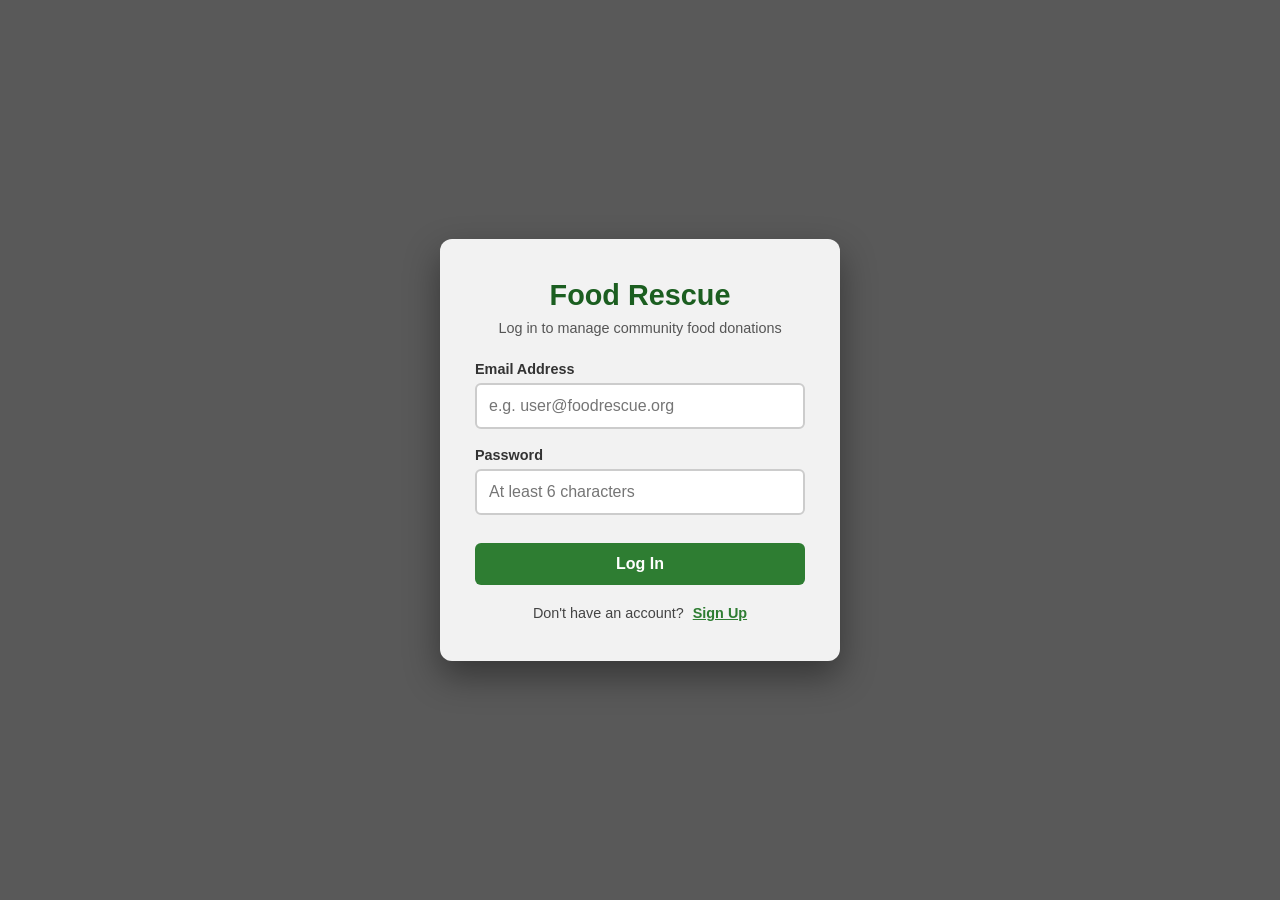
==== index.html @ 4ffab4a6 "Initial commit for ABC  project" ====
<!DOCTYPE html>
<html lang="en">
<head>
  <meta charset="UTF-8">
  <meta name="viewport" content="width=device-width, initial-scale=1.0">
  <title>Login & Sign Up - Community Food Rescue</title>
  
  <style>
    /* Reset & Base Styles */
    * {
      box-sizing: border-box;
      margin: 0;
      padding: 0;
    }

    body, html {
      height: 100%;
      font-family: 'Segoe UI', Tahoma, Geneva, Verdana, sans-serif;
      overflow: hidden;
    }

    /* Fullscreen Video Background Container */
    .video-container {
      position: relative;
      width: 100vw;
      height: 100vh;
      display: flex;
      justify-content: center;
      align-items: center;
    }

    /* Background Video Styling */
    #bgVideo {
      position: absolute;
      top: 50%;
      left: 50%;
      min-width: 100%;
      min-height: 100%;
      width: auto;
      height: auto;
      z-index: 1;
      transform: translate(-50%, -50%);
      object-fit: cover;
    }

    /* Dark Overlay for Contrast */
    .video-overlay {
      position: absolute;
      top: 0;
      left: 0;
      width: 100%;
      height: 100%;
      background: rgba(0, 0, 0, 0.65);
      z-index: 2;
    }

    /* Frosted Glass Auth Card */
    .auth-card {
      position: relative;
      z-index: 3;
      background: rgba(255, 255, 255, 0.92);
      backdrop-filter: blur(10px);
      padding: 40px 35px;
      border-radius: 12px;
      width: 90%;
      max-width: 400px;
      box-shadow: 0 15px 35px rgba(0, 0, 0, 0.4);
    }

    .auth-card h2 {
      color: #1b5e20;
      font-size: 1.8rem;
      margin-bottom: 8px;
      text-align: center;
    }

    .auth-card p {
      color: #555;
      font-size: 0.9rem;
      margin-bottom: 25px;
      text-align: center;
    }

    /* Form Fields */
    .form-group {
      margin-bottom: 18px;
    }

    label {
      display: block;
      font-weight: 600;
      margin-bottom: 6px;
      color: #333;
      font-size: 0.9rem;
    }

    input {
      width: 100%;
      padding: 12px;
      border: 2px solid #ccc;
      border-radius: 6px;
      font-size: 1rem;
      transition: border-color 0.3s ease;
    }

    input:focus {
      outline: none;
      border-color: #2e7d32;
      box-shadow: 0 0 5px rgba(46, 125, 50, 0.3);
    }

    .error-message {
      color: #d32f2f;
      font-size: 0.8rem;
      margin-top: 5px;
      display: none;
    }

    /* Action Buttons */
    .btn {
      width: 100%;
      background-color: #2e7d32;
      color: #ffffff;
      padding: 12px;
      border: none;
      border-radius: 6px;
      cursor: pointer;
      font-size: 1rem;
      font-weight: bold;
      margin-top: 10px;
      transition: background-color 0.3s ease;
    }

    .btn:hover {
      background-color: #1b5e20;
    }

    /* Mode Switch Toggle */
    .auth-toggle {
      margin-top: 20px;
      text-align: center;
      font-size: 0.9rem;
      color: #444;
    }

    .auth-toggle button {
      background: none;
      border: none;
      color: #2e7d32;
      font-weight: bold;
      cursor: pointer;
      text-decoration: underline;
      font-size: 0.9rem;
      margin-left: 5px;
    }
  </style>
</head>
<body>

  <div class="video-container">
    <!-- Background Food Video -->
    <video autoplay muted loop playsinline id="bgVideo">
      <source src="images/bg-video.mp4" type="video/mp4">
      Your browser does not support HTML5 video.
    </video>

    <!-- Dark Overlay Filter -->
    <div class="video-overlay"></div>

    <!-- Login / Sign Up Card -->
    <div class="auth-card">
      <h2 id="modalTitle">Food Rescue</h2>
      <p id="modalSubtitle">Log in to manage community food donations</p>

      <form id="authForm" novalidate>
        <div class="form-group">
          <label for="authEmail">Email Address</label>
          <input type="email" id="authEmail" placeholder="e.g. user@foodrescue.org" required>
          <span class="error-message" id="authEmailError">Please enter a valid email address.</span>
        </div>

        <div class="form-group">
          <label for="authPassword">Password</label>
          <input type="password" id="authPassword" placeholder="At least 6 characters" required>
          <span class="error-message" id="authPasswordError">Password must be at least 6 characters long.</span>
        </div>

        <button type="submit" id="authSubmitBtn" class="btn">Log In</button>
      </form>

      <div class="auth-toggle">
        <span id="toggleText">Don't have an account?</span>
        <button type="button" id="toggleAuthBtn">Sign Up</button>
      </div>
    </div>
  </div>

  <script>
    document.addEventListener('DOMContentLoaded', () => {
      const authForm = document.getElementById('authForm');
      const modalTitle = document.getElementById('modalTitle');
      const modalSubtitle = document.getElementById('modalSubtitle');
      const authSubmitBtn = document.getElementById('authSubmitBtn');
      const toggleAuthBtn = document.getElementById('toggleAuthBtn');
      const toggleText = document.getElementById('toggleText');

      let isSignUpMode = false; // Starts in Login mode

      // Switch between Log In and Sign Up modes
      toggleAuthBtn.addEventListener('click', () => {
        isSignUpMode = !isSignUpMode;

        // Hide error messages when toggling mode
        document.getElementById('authEmailError').style.display = 'none';
        document.getElementById('authPasswordError').style.display = 'none';

        if (isSignUpMode) {
          modalTitle.textContent = "Create Account";
          modalSubtitle.textContent = "Join our food bank rescue network";
          authSubmitBtn.textContent = "Sign Up";
          toggleText.textContent = "Already have an account?";
          toggleAuthBtn.textContent = "Log In";
        } else {
          modalTitle.textContent = "Food Rescue";
          modalSubtitle.textContent = "Log in to manage community food donations";
          authSubmitBtn.textContent = "Log In";
          toggleText.textContent = "Don't have an account?";
          toggleAuthBtn.textContent = "Sign Up";
        }
      });

      // Handle Form Submit
      authForm.addEventListener('submit', (e) => {
        e.preventDefault(); // Prevents page reload

        const email = document.getElementById('authEmail').value.trim();
        const password = document.getElementById('authPassword').value.trim();
        const emailError = document.getElementById('authEmailError');
        const passwordError = document.getElementById('authPasswordError');

        let isValid = true;

        // Email validation
        if (!/^[^\s@]+@[^\s@]+\.[^\s@]+$/.test(email)) {
          emailError.style.display = 'block';
          isValid = false;
        } else {
          emailError.style.display = 'none';
        }

        // Password validation
        if (password.length < 6) {
          passwordError.style.display = 'block';
          isValid = false;
        } else {
          passwordError.style.display = 'none';
        }

        if (!isValid) return;

        // Retrieve registered users from LocalStorage
        const users = JSON.parse(localStorage.getItem('registeredUsers') || '[]');

        if (isSignUpMode) {
          // --- SIGN UP LOGIC ---
          const existingUser = users.find(u => u.email.toLowerCase() === email.toLowerCase());

          if (existingUser) {
            alert('An account with this email already exists. Please log in.');
            return;
          }

          users.push({ email, password });
          localStorage.setItem('registeredUsers', JSON.stringify(users));
          localStorage.setItem('currentUser', email);

          alert('Account created successfully! Welcome to Food Rescue.');
          window.location.href = 'index.html'; // Redirect to home page

        } else {
          // --- LOG IN LOGIC ---
          const userMatch = users.find(
            u => u.email.toLowerCase() === email.toLowerCase() && u.password === password
          );

          if (userMatch) {
            localStorage.setItem('currentUser', email);
            alert('Logged in successfully!');
            window.location.href = 'index.html'; // Redirect to home page
          } else {
            alert('Incorrect email or password. Please try again or click "Sign Up" first.');
          }
        }
      });
    });
  </script>
</body>
</html>
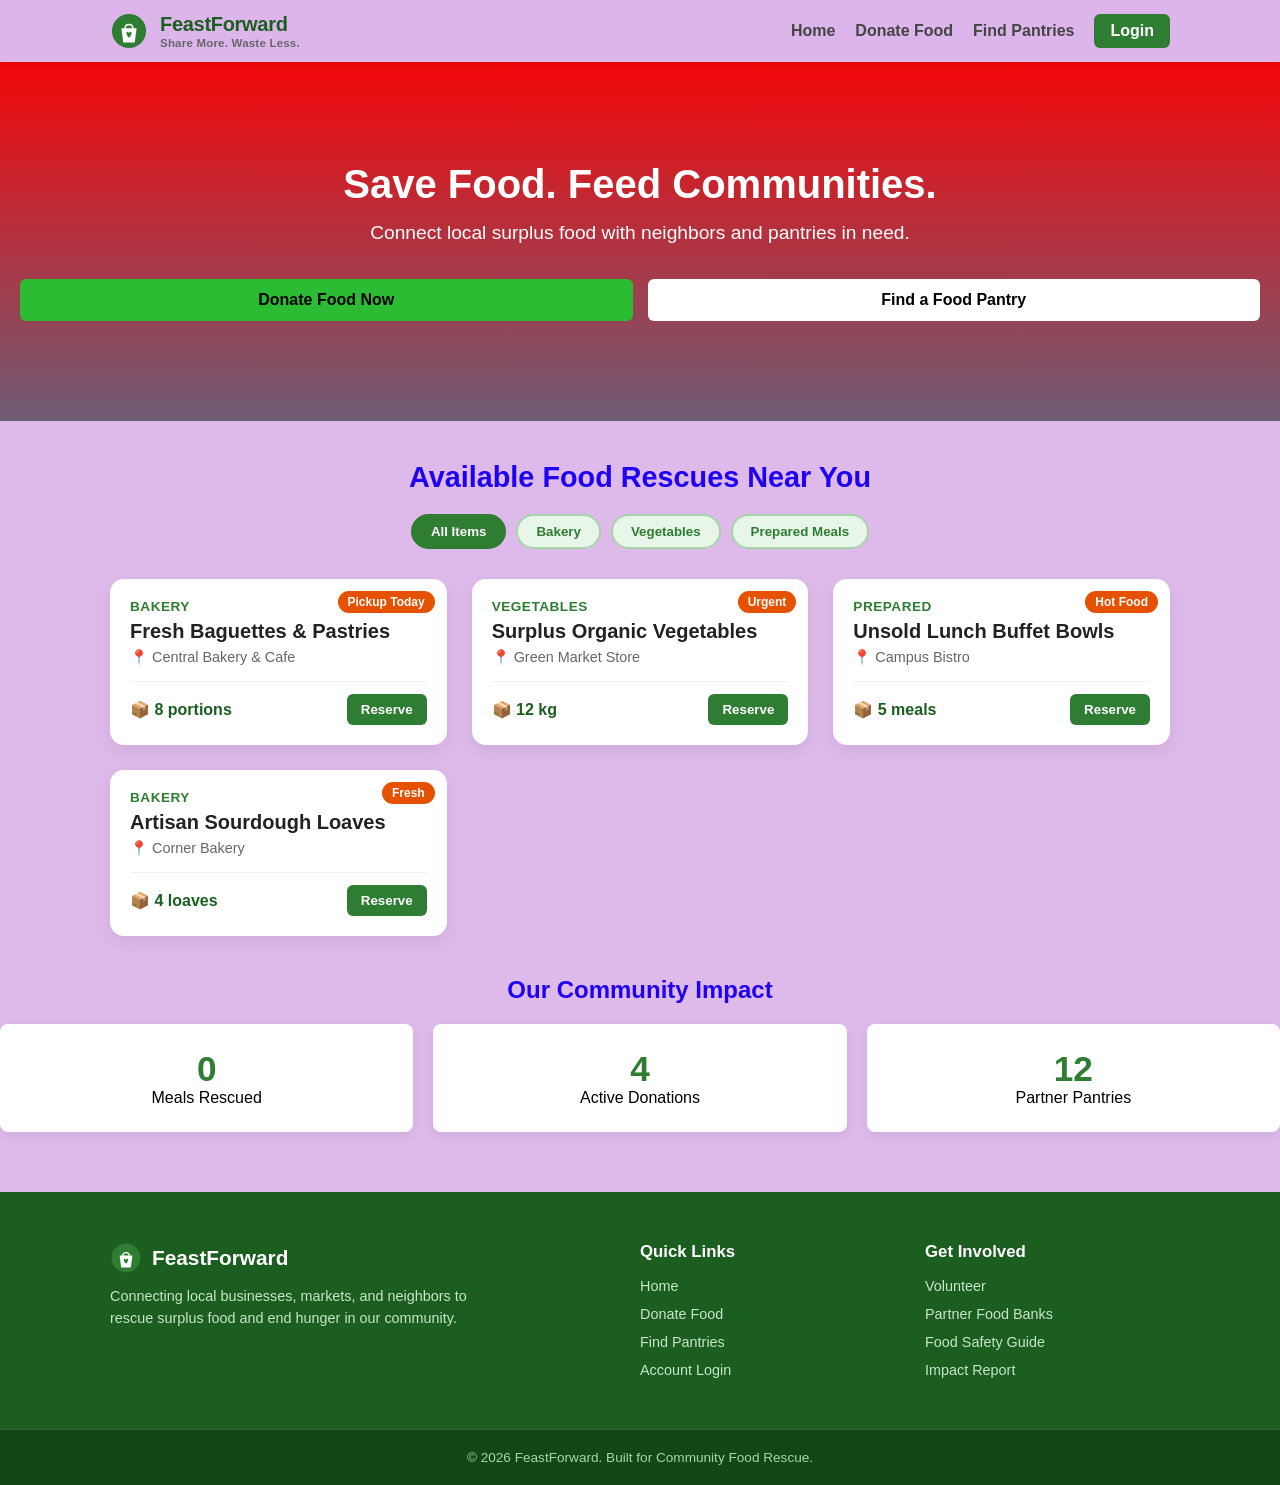
==== commit 849855ea: "Initial commit - FeastForward Community Food Rescue application" ====
--- a/index.html
+++ b/index.html
@@ -3,296 +3,155 @@
 <head>
   <meta charset="UTF-8">
   <meta name="viewport" content="width=device-width, initial-scale=1.0">
-  <title>Login & Sign Up - Community Food Rescue</title>
-  
-  <style>
-    /* Reset & Base Styles */
-    * {
-      box-sizing: border-box;
-      margin: 0;
-      padding: 0;
-    }
-
-    body, html {
-      height: 100%;
-      font-family: 'Segoe UI', Tahoma, Geneva, Verdana, sans-serif;
-      overflow: hidden;
-    }
-
-    /* Fullscreen Video Background Container */
-    .video-container {
-      position: relative;
-      width: 100vw;
-      height: 100vh;
-      display: flex;
-      justify-content: center;
-      align-items: center;
-    }
-
-    /* Background Video Styling */
-    #bgVideo {
-      position: absolute;
-      top: 50%;
-      left: 50%;
-      min-width: 100%;
-      min-height: 100%;
-      width: auto;
-      height: auto;
-      z-index: 1;
-      transform: translate(-50%, -50%);
-      object-fit: cover;
-    }
-
-    /* Dark Overlay for Contrast */
-    .video-overlay {
-      position: absolute;
-      top: 0;
-      left: 0;
-      width: 100%;
-      height: 100%;
-      background: rgba(0, 0, 0, 0.65);
-      z-index: 2;
-    }
-
-    /* Frosted Glass Auth Card */
-    .auth-card {
-      position: relative;
-      z-index: 3;
-      background: rgba(255, 255, 255, 0.92);
-      backdrop-filter: blur(10px);
-      padding: 40px 35px;
-      border-radius: 12px;
-      width: 90%;
-      max-width: 400px;
-      box-shadow: 0 15px 35px rgba(0, 0, 0, 0.4);
-    }
-
-    .auth-card h2 {
-      color: #1b5e20;
-      font-size: 1.8rem;
-      margin-bottom: 8px;
-      text-align: center;
-    }
-
-    .auth-card p {
-      color: #555;
-      font-size: 0.9rem;
-      margin-bottom: 25px;
-      text-align: center;
-    }
-
-    /* Form Fields */
-    .form-group {
-      margin-bottom: 18px;
-    }
-
-    label {
-      display: block;
-      font-weight: 600;
-      margin-bottom: 6px;
-      color: #333;
-      font-size: 0.9rem;
-    }
-
-    input {
-      width: 100%;
-      padding: 12px;
-      border: 2px solid #ccc;
-      border-radius: 6px;
-      font-size: 1rem;
-      transition: border-color 0.3s ease;
-    }
-
-    input:focus {
-      outline: none;
-      border-color: #2e7d32;
-      box-shadow: 0 0 5px rgba(46, 125, 50, 0.3);
-    }
-
-    .error-message {
-      color: #d32f2f;
-      font-size: 0.8rem;
-      margin-top: 5px;
-      display: none;
-    }
-
-    /* Action Buttons */
-    .btn {
-      width: 100%;
-      background-color: #2e7d32;
-      color: #ffffff;
-      padding: 12px;
-      border: none;
-      border-radius: 6px;
-      cursor: pointer;
-      font-size: 1rem;
-      font-weight: bold;
-      margin-top: 10px;
-      transition: background-color 0.3s ease;
-    }
-
-    .btn:hover {
-      background-color: #1b5e20;
-    }
-
-    /* Mode Switch Toggle */
-    .auth-toggle {
-      margin-top: 20px;
-      text-align: center;
-      font-size: 0.9rem;
-      color: #444;
-    }
-
-    .auth-toggle button {
-      background: none;
-      border: none;
-      color: #2e7d32;
-      font-weight: bold;
-      cursor: pointer;
-      text-decoration: underline;
-      font-size: 0.9rem;
-      margin-left: 5px;
-    }
-  </style>
+  <title>FeastForward | Community Food Rescue & Surplus Sharing</title>
+  <link rel="stylesheet" href="style.css">
 </head>
 <body>
 
-  <div class="video-container">
-    <!-- Background Food Video -->
-    <video autoplay muted loop playsinline id="bgVideo">
-      <source src="images/bg-video.mp4" type="video/mp4">
-      Your browser does not support HTML5 video.
-    </video>
+  <!-- Navigation Bar -->
+  <header class="navbar">
+    <div class="nav-container">
+      
+      <a href="index.html" class="nav-logo">
+        <svg class="logo-icon-sm" viewBox="0 0 200 200" width="38" height="38">
+          <circle cx="100" cy="100" r="90" fill="#2e7d32" />
+          <path d="M60 85 L140 85 L130 160 L70 160 Z" fill="#ffffff" />
+          <path d="M80 85 C80 60, 120 60, 120 85" fill="none" stroke="#ffffff" stroke-width="8" stroke-linecap="round" />
+          <path d="M100 110 C90 95, 75 110, 100 135 C125 110, 110 95, 100 110 Z" fill="#2e7d32" />
+        </svg>
+        <div class="logo-text">
+          <span class="brand-name">FeastForward</span>
+          <span class="brand-tagline">Share More. Waste Less.</span>
+        </div>
+      </a>
 
-    <!-- Dark Overlay Filter -->
-    <div class="video-overlay"></div>
+      <nav class="nav-links">
+        <a href="index.html">Home</a>
+        <a href="donate.html">Donate Food</a>
+        <a href="pantries.html">Find Pantries</a>
 
-    <!-- Login / Sign Up Card -->
-    <div class="auth-card">
-      <h2 id="modalTitle">Food Rescue</h2>
-      <p id="modalSubtitle">Log in to manage community food donations</p>
+        <!-- Logged Out Button -->
+        <a href="login.html" id="navAuthBtn" class="btn-nav">Login</a>
 
-      <form id="authForm" novalidate>
-        <div class="form-group">
-          <label for="authEmail">Email Address</label>
-          <input type="email" id="authEmail" placeholder="e.g. user@foodrescue.org" required>
-          <span class="error-message" id="authEmailError">Please enter a valid email address.</span>
+        <!-- Logged In Profile Menu -->
+        <div id="userProfileMenu" class="user-profile-menu hidden">
+          <button id="profileDropdownBtn" class="profile-btn" type="button">
+            <div class="avatar-circle" id="userAvatar">U</div>
+            <span id="userName">User</span>
+            <span class="dropdown-arrow">▼</span>
+          </button>
+          <div id="profileDropdown" class="dropdown-content hidden">
+            <div class="dropdown-header">
+              <strong id="dropdownName">User Name</strong>
+              <small id="dropdownEmail">user@example.com</small>
+            </div>
+            <hr>
+            <a href="donate.html" class="dropdown-item">My Donations</a>
+            <button id="logoutBtn" class="dropdown-item logout-link" type="button">Log Out</button>
+          </div>
         </div>
+      </nav>
 
-        <div class="form-group">
-          <label for="authPassword">Password</label>
-          <input type="password" id="authPassword" placeholder="At least 6 characters" required>
-          <span class="error-message" id="authPasswordError">Password must be at least 6 characters long.</span>
-        </div>
+    </div>
+  </header>
 
-        <button type="submit" id="authSubmitBtn" class="btn">Log In</button>
-      </form>
-
-      <div class="auth-toggle">
-        <span id="toggleText">Don't have an account?</span>
-        <button type="button" id="toggleAuthBtn">Sign Up</button>
+  <!-- Hero Section -->
+  <section class="hero">
+    <div class="hero-content">
+      <h1>Save Food. Feed Communities.</h1>
+      <p>Connect local surplus food with neighbors and pantries in need.</p>
+      <div class="hero-buttons">
+        <a href="donate.html" class="btn btn-primary">Donate Food Now</a>
+        <a href="pantries.html" class="btn btn-secondary">Find a Food Pantry</a>
       </div>
     </div>
-  </div>
+  </section>
 
-  <script>
-    document.addEventListener('DOMContentLoaded', () => {
-      const authForm = document.getElementById('authForm');
-      const modalTitle = document.getElementById('modalTitle');
-      const modalSubtitle = document.getElementById('modalSubtitle');
-      const authSubmitBtn = document.getElementById('authSubmitBtn');
-      const toggleAuthBtn = document.getElementById('toggleAuthBtn');
-      const toggleText = document.getElementById('toggleText');
+  <!-- Food Listings Section -->
+  <section class="listing-section">
+    <h2 class="section-title">Available Food Rescues Near You</h2>
 
-      let isSignUpMode = false; // Starts in Login mode
+    <!-- Interactive Category Filter -->
+    <div class="filter-container">
+      <button class="filter-btn active" data-filter="all">All Items</button>
+      <button class="filter-btn" data-filter="Bakery">Bakery</button>
+      <button class="filter-btn" data-filter="Vegetables">Vegetables</button>
+      <button class="filter-btn" data-filter="Prepared">Prepared Meals</button>
+    </div>
 
-      // Switch between Log In and Sign Up modes
-      toggleAuthBtn.addEventListener('click', () => {
-        isSignUpMode = !isSignUpMode;
+    <!-- Cards Container -->
+    <div class="cards-grid" id="foodCardsContainer">
+      <!-- Items will be populated dynamically via JavaScript -->
+    </div>
+  </section>
 
-        // Hide error messages when toggling mode
-        document.getElementById('authEmailError').style.display = 'none';
-        document.getElementById('authPasswordError').style.display = 'none';
+  <!-- Impact Tracker Section -->
+  <section class="impact-section">
+    <h2 style="text-align: center; color: #1f00f2;">Our Community Impact</h2>
+    <div class="stats-grid">
+      <div class="stat-card">
+        <h3 id="totalMeals">0</h3>
+        <p>Meals Rescued</p>
+      </div>
+      <div class="stat-card">
+        <h3 id="totalDonations">0</h3>
+        <p>Active Donations</p>
+      </div>
+      <div class="stat-card">
+        <h3>12</h3>
+        <p>Partner Pantries</p>
+      </div>
+    </div>
+  </section>
 
-        if (isSignUpMode) {
-          modalTitle.textContent = "Create Account";
-          modalSubtitle.textContent = "Join our food bank rescue network";
-          authSubmitBtn.textContent = "Sign Up";
-          toggleText.textContent = "Already have an account?";
-          toggleAuthBtn.textContent = "Log In";
-        } else {
-          modalTitle.textContent = "Food Rescue";
-          modalSubtitle.textContent = "Log in to manage community food donations";
-          authSubmitBtn.textContent = "Log In";
-          toggleText.textContent = "Don't have an account?";
-          toggleAuthBtn.textContent = "Sign Up";
-        }
-      });
+  <!-- Site Footer -->
+  <footer class="site-footer">
+    <div class="footer-container">
+      
+      <!-- Brand Info Column -->
+      <div class="footer-brand">
+        <div class="footer-logo">
+          <svg class="logo-icon-sm" viewBox="0 0 200 200" width="32" height="32">
+            <circle cx="100" cy="100" r="90" fill="#2e7d32" />
+            <path d="M60 85 L140 85 L130 160 L70 160 Z" fill="#ffffff" />
+            <path d="M80 85 C80 60, 120 60, 120 85" fill="none" stroke="#ffffff" stroke-width="8" stroke-linecap="round" />
+            <path d="M100 110 C90 95, 75 110, 100 135 C125 110, 110 95, 100 110 Z" fill="#2e7d32" />
+          </svg>
+          <span class="footer-brand-name">FeastForward</span>
+        </div>
+        <p class="footer-desc">Connecting local businesses, markets, and neighbors to rescue surplus food and end hunger in our community.</p>
+      </div>
 
-      // Handle Form Submit
-      authForm.addEventListener('submit', (e) => {
-        e.preventDefault(); // Prevents page reload
+      <!-- Quick Links Column -->
+      <div class="footer-col">
+        <h4>Quick Links</h4>
+        <ul>
+          <li><a href="index.html">Home</a></li>
+          <li><a href="donate.html">Donate Food</a></li>
+          <li><a href="pantries.html">Find Pantries</a></li>
+          <li><a href="login.html">Account Login</a></li>
+        </ul>
+      </div>
 
-        const email = document.getElementById('authEmail').value.trim();
-        const password = document.getElementById('authPassword').value.trim();
-        const emailError = document.getElementById('authEmailError');
-        const passwordError = document.getElementById('authPasswordError');
+      <!-- Community & Impact Column -->
+      <div class="footer-col">
+        <h4>Get Involved</h4>
+        <ul>
+          <li><a href="#">Volunteer</a></li>
+          <li><a href="#">Partner Food Banks</a></li>
+          <li><a href="#">Food Safety Guide</a></li>
+          <li><a href="#">Impact Report</a></li>
+        </ul>
+      </div>
 
-        let isValid = true;
+    </div>
 
-        // Email validation
-        if (!/^[^\s@]+@[^\s@]+\.[^\s@]+$/.test(email)) {
-          emailError.style.display = 'block';
-          isValid = false;
-        } else {
-          emailError.style.display = 'none';
-        }
+    <!-- Bottom Copyright Bar -->
+    <div class="footer-bottom">
+      <p>&copy; 2026 FeastForward. Built for Community Food Rescue.</p>
+    </div>
+  </footer>
 
-        // Password validation
-        if (password.length < 6) {
-          passwordError.style.display = 'block';
-          isValid = false;
-        } else {
-          passwordError.style.display = 'none';
-        }
-
-        if (!isValid) return;
-
-        // Retrieve registered users from LocalStorage
-        const users = JSON.parse(localStorage.getItem('registeredUsers') || '[]');
-
-        if (isSignUpMode) {
-          // --- SIGN UP LOGIC ---
-          const existingUser = users.find(u => u.email.toLowerCase() === email.toLowerCase());
-
-          if (existingUser) {
-            alert('An account with this email already exists. Please log in.');
-            return;
-          }
-
-          users.push({ email, password });
-          localStorage.setItem('registeredUsers', JSON.stringify(users));
-          localStorage.setItem('currentUser', email);
-
-          alert('Account created successfully! Welcome to Food Rescue.');
-          window.location.href = 'index.html'; // Redirect to home page
-
-        } else {
-          // --- LOG IN LOGIC ---
-          const userMatch = users.find(
-            u => u.email.toLowerCase() === email.toLowerCase() && u.password === password
-          );
-
-          if (userMatch) {
-            localStorage.setItem('currentUser', email);
-            alert('Logged in successfully!');
-            window.location.href = 'index.html'; // Redirect to home page
-          } else {
-            alert('Incorrect email or password. Please try again or click "Sign Up" first.');
-          }
-        }
-      });
-    });
-  </script>
+  <script src="script.js"></script>
 </body>
 </html>
--- a/style.css
+++ b/style.css
@@ -0,0 +1,715 @@
+/* Fix wrapper dimensions for login field layout */
+.password-wrapper {
+  position: relative;
+  width: 100%;
+}
+
+.password-wrapper input {
+  padding-right: 40px !important;
+}
+
+.toggle-password-btn {
+  position: absolute;
+  right: 12px;
+  top: 50%;
+  transform: translateY(-50%);
+  background: none;
+  border: none;
+  cursor: pointer;
+  font-size: 1.1rem;
+  z-index: 5;
+}
+    .remember-me-group {
+      display: flex;
+      align-items: center;
+      gap: 8px;
+      margin: 12px 0 18px 0;
+    }
+    .remember-me-group input[type="checkbox"] {
+      width: 16px;
+      height: 16px;
+      cursor: pointer;
+    }
+    .remember-me-group label {
+      font-size: 14px;
+      cursor: pointer;
+      color: #f70202; /* Adjust according to your dark card styling */
+    }
+  
+
+
+
+/* Reset & Base Styles */
+* {
+  box-sizing: border-box;
+  margin: 0;
+  padding: 0;
+}
+
+/* Reset & Base Styles */
+* {
+  box-sizing: border-box;
+  margin: 0;
+  padding: 0;
+}
+
+body, html {
+  background-color: #dcb5eab5;
+  min-height: 100%;
+  font-family: 'Segoe UI', Tahoma, Geneva, Verdana, sans-serif;
+  overflow-x: hidden; /* Prevents unwanted horizontal scrolling */
+  overflow-y: auto;   /* Allows vertical scrolling on all pages */
+}
+
+/* Fullscreen Video Background Container */
+.video-container {
+  position: relative;
+  width: 100vw;
+  height: 100vh;
+  display: flex;
+  justify-content: center;
+  align-items: center;
+}
+
+/* Background Video Styling */
+#bgVideo {
+  position: absolute;
+  top: 50%;
+  left: 50%;
+  min-width: 100%;
+  min-height: 100%;
+  width: auto;
+  height: auto;
+  z-index: 1;
+  transform: translate(-50%, -50%);
+  object-fit: cover;
+}
+
+/* Dark Overlay for Contrast */
+.video-overlay {
+  position: absolute;
+  top: 0;
+  left: 0;
+  width: 100%;
+  height: 100%;
+  background: rgba(0, 0, 0, 0.65);
+  z-index: 2;
+}
+
+/* Frosted Glass Auth Card */
+.auth-card {
+  position: relative;
+  z-index: 3;
+  background: rgba(255, 255, 255, 0.92);
+  backdrop-filter: blur(10px);
+  padding: 40px 35px;
+  border-radius: 12px;
+  width: 90%;
+  max-width: 400px;
+  box-shadow: 0 15px 35px rgba(0, 0, 0, 0.4);
+}
+
+.card-header {
+  display: flex;
+  flex-direction: column;
+  align-items: center;
+  margin-bottom: 20px;
+}
+
+/* Embedded SVG Logo Styling */
+.logo-icon {
+  width: 50px;
+  height: 50px;
+  margin-bottom: 10px;
+}
+
+.auth-card h2 {
+  color: #1b5e20;
+  font-size: 1.8rem;
+  margin-bottom: 4px;
+  text-align: center;
+}
+
+.auth-card p {
+  color: #555;
+  font-size: 0.9rem;
+  text-align: center;
+}
+
+/* Form Fields */
+.form-group {
+  margin-bottom: 18px;
+}
+
+label {
+  display: block;
+  font-weight: 600;
+  margin-bottom: 6px;
+  color: #333;
+  font-size: 0.9rem;
+}
+
+input {
+  width: 100%;
+  padding: 12px;
+  border: 2px solid #ccc;
+  border-radius: 6px;
+  font-size: 1rem;
+  transition: border-color 0.3s ease;
+}
+
+input:focus {
+  outline: none;
+  border-color: #2e7d32;
+  box-shadow: 0 0 5px rgba(46, 125, 50, 0.3);
+}
+
+.error-message {
+  color: #d32f2f;
+  font-size: 0.8rem;
+  margin-top: 5px;
+  display: none;
+}
+
+/* Action Buttons */
+.btn {
+  width: 100%;
+  background-color: #2e7d32;
+  color: #ffffff;
+  padding: 12px;
+  border: none;
+  border-radius: 6px;
+  cursor: pointer;
+  font-size: 1rem;
+  font-weight: bold;
+  margin-top: 10px;
+  transition: background-color 0.3s ease;
+}
+
+.btn:hover {
+  background-color: #63e8e9;
+}
+
+/* Mode Switch Toggle */
+.auth-toggle {
+  margin-top: 20px;
+  text-align: center;
+  font-size: 0.9rem;
+  color: #444;
+}
+
+.auth-toggle button {
+  background: none;
+  border: none;
+  color: #2e7d32;
+  font-weight: bold;
+  cursor: pointer;
+  text-decoration: underline;
+  font-size: 0.9rem;
+  margin-left: 5px;
+}
+
+
+/* Navbar Styling */
+.navbar {
+ background-color: #dcb5eab5;
+  box-shadow: 0 2px 10px rgba(0, 0, 0, 0.1);
+  position: sticky;
+  top: 0;
+  z-index: 100;
+}
+
+.nav-container {
+  max-width: 1100px;
+  margin: 0 auto;
+  padding: 12px 20px;
+  display: flex;
+  justify-content: space-between;
+  align-items: center;
+}
+
+.nav-logo {
+  display: flex;
+  align-items: center;
+  gap: 10px;
+  text-decoration: none;
+  color: #1b5e20;
+  font-size: 1.3rem;
+  font-weight: bold;
+}
+
+.nav-links {
+  display: flex;
+  align-items: center;
+  gap: 20px;
+}
+
+.nav-links a {
+  text-decoration: none;
+  color: #444;
+  font-weight: 600;
+  transition: color 0.2s;
+}
+
+.nav-links a:hover, .nav-links a.active {
+  color: #2e7d32;
+}
+
+.btn-nav {
+  background-color: #2e7d32;
+  color: #fff !important;
+  padding: 8px 16px;
+  border-radius: 6px;
+}
+
+/* Hero & General Pages */
+.hero {
+  background: linear-gradient(rgb(245 0 0 / 96%), rgba(0,0,0,0.5)), url('food.mp4');
+  background-size: cover;
+  color: white;
+  padding: 100px 20px;
+  text-align: center;
+}
+
+.hero h1 { font-size: 2.5rem; margin-bottom: 15px; }
+.hero p { font-size: 1.2rem; margin-bottom: 25px; }
+
+.hero-buttons {
+  display: flex;
+  justify-content: center;
+  gap: 15px;
+}
+
+.btn-primary {
+  background-color: #2cbc33; 
+  color: #000000;
+  padding: 12px 24px;
+  text-decoration: none;
+  border-radius: 6px;
+  font-weight: bold;
+ }
+
+.btn-secondary { 
+  background-color: #ffffff; 
+  color: #000000; 
+  padding: 12px 24px; 
+  text-decoration: none; 
+  border-radius: 6px; 
+  font-weight: bold; }
+
+.page-container {
+  max-width: 1000px;
+  margin: 40px auto;
+  padding: 0 20px;
+}
+
+.pantry-grid, .stats-grid {
+  display: grid;
+  grid-template-columns: repeat(auto-fit, minmax(280px, 1fr));
+  gap: 20px;
+  margin-top: 20px;
+}
+
+.pantry-card, .stat-card, .form-card {
+  background: #ffffff;
+  padding: 25px;
+  border-radius: 8px;
+  box-shadow: 0 4px 12px rgba(0,0,0,0.08);
+}
+
+.stat-card { text-align: center; }
+.stat-card h3 { font-size: 2.2rem; color: #2e7d32; }
+
+
+
+/* Specific layout for login page container */
+.video-container {
+  position: relative;
+  width: 100%;
+  min-height: 100vh;
+  display: flex;
+  justify-content: center;
+  align-items: center;
+  overflow: hidden; /* Contains video overflow strictly within this section */
+}
+
+#bgVideo {
+  position: absolute;
+  top: 50%;
+  left: 50%;
+  min-width: 100%;
+  min-height: 100%;
+  transform: translate(-50%, -50%);
+  object-fit: cover;
+  z-index: -1;
+}
+
+
+
+/* Modern Olio / Too Good To Go Style Grid */
+.listing-section {
+  max-width: 1100px;
+  margin: 40px auto;
+  padding: 0 20px;
+}
+
+.section-title {
+  font-size: 1.8rem;
+  color: #1f00f2;
+  margin-bottom: 20px;
+  text-align: center;
+}
+
+/* Category Filter Pills */
+.filter-container {
+  display: flex;
+  justify-content: center;
+  gap: 10px;
+  margin-bottom: 30px;
+  flex-wrap: wrap;
+}
+
+.filter-btn {
+  background-color: #e8f5e9;
+  color: #2e7d32;
+  border: 2px solid #a5d6a7;
+  padding: 8px 18px;
+  border-radius: 20px;
+  font-weight: 600;
+  cursor: pointer;
+  transition: all 0.2s ease;
+}
+
+.filter-btn:hover, .filter-btn.active {
+  background-color: #2e7d32;
+  color: #ffffff;
+  border-color: #2e7d32;
+}
+
+/* Food Cards Grid */
+.cards-grid {
+  display: grid;
+  grid-template-columns: repeat(auto-fill, minmax(280px, 1fr));
+  gap: 25px;
+}
+
+/* Interactive Food Card */
+.food-card {
+  background: #ffffff;
+  border-radius: 14px;
+  overflow: hidden;
+  box-shadow: 0 6px 18px rgba(0,0,0,0.08);
+  transition: transform 0.2s ease, box-shadow 0.2s ease;
+  position: relative;
+  display: flex;
+  flex-direction: column;
+}
+
+.food-card:hover {
+  transform: translateY(-5px);
+  box-shadow: 0 12px 24px rgba(0,0,0,0.15);
+}
+
+.card-badge {
+  position: absolute;
+  top: 12px;
+  right: 12px;
+  background-color: #e65100;
+  color: white;
+  padding: 4px 10px;
+  border-radius: 12px;
+  font-size: 0.75rem;
+  font-weight: bold;
+}
+
+.card-body {
+  padding: 20px;
+  display: flex;
+  flex-direction: column;
+  flex-grow: 1;
+}
+
+.card-category {
+  color: #2e7d32;
+  font-size: 0.85rem;
+  font-weight: bold;
+  text-transform: uppercase;
+  letter-spacing: 0.5px;
+}
+
+.card-title {
+  font-size: 1.25rem;
+  color: #222;
+  margin: 6px 0;
+}
+
+.card-location {
+  color: #666;
+  font-size: 0.9rem;
+  margin-bottom: 15px;
+}
+
+.card-footer {
+  margin-top: auto;
+  display: flex;
+  justify-content: space-between;
+  align-items: center;
+  border-top: 1px solid #f0f0f0;
+  padding-top: 12px;
+}
+
+.card-qty {
+  font-weight: bold;
+  color: #1b5e20;
+}
+
+.claim-btn {
+  background-color: #2e7d32;
+  color: white;
+  border: none;
+  padding: 8px 14px;
+  border-radius: 6px;
+  font-weight: bold;
+  cursor: pointer;
+  transition: background 0.2s;
+}
+
+.claim-btn:hover {
+  background-color: #1b5e20;
+}
+
+
+/* Logo & Tagline Flex Layout */
+.nav-logo {
+  display: flex;
+  align-items: center;
+  gap: 12px;
+  text-decoration: none;
+}
+
+.logo-text {
+  display: flex;
+  flex-direction: column;
+}
+
+.brand-name {
+  color: #1b5e20;
+  font-size: 1.25rem;
+  font-weight: 800;
+  line-height: 1.1;
+  letter-spacing: -0.3px;
+}
+
+.brand-tagline {
+  color: #666666;
+  font-size: 0.72rem;
+  font-weight: 600;
+  margin-top: 2px;
+  letter-spacing: 0.2px;
+}
+
+/* Site Footer Styling */
+.site-footer {
+  background-color: #1b5e20;
+  color: #e8f5e9;
+  padding-top: 50px;
+  margin-top: 60px;
+}
+
+.footer-container {
+  max-width: 1100px;
+  margin: 0 auto;
+  padding: 0 20px 40px 20px;
+  display: grid;
+  grid-template-columns: 2fr 1fr 1fr;
+  gap: 40px;
+}
+
+/* Brand Section */
+.footer-logo {
+  display: flex;
+  align-items: center;
+  gap: 10px;
+  margin-bottom: 12px;
+}
+
+.footer-brand-name {
+  font-size: 1.3rem;
+  font-weight: 800;
+  color: #ffffff;
+}
+
+.footer-desc {
+  font-size: 0.9rem;
+  color: #c8e6c9;
+  line-height: 1.5;
+  max-width: 360px;
+}
+
+/* Footer Columns */
+.footer-col h4 {
+  color: #ffffff;
+  font-size: 1.05rem;
+  margin-bottom: 15px;
+}
+
+.footer-col ul {
+  list-style: none;
+  padding: 0;
+}
+
+.footer-col li {
+  margin-bottom: 10px;
+}
+
+.footer-col a {
+  color: #c8e6c9;
+  text-decoration: none;
+  font-size: 0.9rem;
+  transition: color 0.2s ease;
+}
+
+.footer-col a:hover {
+  color: #ffffff;
+  text-decoration: underline;
+}
+
+/* Footer Bottom Bar */
+.footer-bottom {
+  border-top: 1px solid rgba(255, 255, 255, 0.15);
+  text-align: center;
+  padding: 20px;
+  font-size: 0.85rem;
+  color: #a5d6a7;
+  background-color: #144718;
+}
+
+/* Mobile Responsiveness */
+@media (max-width: 768px) {
+  .footer-container {
+    grid-template-columns: 1fr;
+    gap: 30px;
+  }
+}
+
+/* Helper class to hide elements */
+.hidden {
+  display: none !important;
+}
+
+/* Profile Menu Wrapper */
+.user-profile-menu {
+  position: relative;
+  display: inline-block;
+}
+
+/* Profile Trigger Button */
+.profile-btn {
+  display: flex;
+  align-items: center;
+  gap: 8px;
+  background: transparent;
+  border: 1px solid #c8e6c9;
+  padding: 5px 12px;
+  border-radius: 20px;
+  cursor: pointer;
+  font-family: inherit;
+  font-size: 0.9rem;
+  color: #1b5e20;
+  transition: background-color 0.2s ease;
+}
+
+.profile-btn:hover {
+  background-color: #f1f8e9;
+}
+
+/* Avatar Icon */
+.avatar-circle {
+  width: 28px;
+  height: 28px;
+  border-radius: 50%;
+  background-color: #2e7d32;
+  color: #ffffff;
+  display: flex;
+  align-items: center;
+  justify-content: center;
+  font-weight: bold;
+  font-size: 0.85rem;
+}
+
+.dropdown-arrow {
+  font-size: 0.6rem;
+  color: #666;
+  margin-left: 2px;
+}
+
+/* Floating Dropdown Card */
+.dropdown-content {
+  position: absolute;
+  right: 0;
+  top: 120%;
+  width: 200px;
+  background-color: #ffffff;
+  border-radius: 8px;
+  box-shadow: 0 4px 15px rgba(0, 0, 0, 0.15);
+  border: 1px solid #e0e0e0;
+  padding: 8px 0;
+  z-index: 1000;
+}
+
+.dropdown-header {
+  padding: 8px 16px;
+  display: flex;
+  flex-direction: column;
+}
+
+.dropdown-header strong {
+  font-size: 0.9rem;
+  color: #1b5e20;
+}
+
+.dropdown-header small {
+  font-size: 0.75rem;
+  color: #666666;
+}
+
+.dropdown-content hr {
+  border: none;
+  border-top: 1px solid #eeeeee;
+  margin: 6px 0;
+}
+
+/* Dropdown Options */
+.dropdown-item {
+  display: block;
+  width: 100%;
+  padding: 8px 16px;
+  text-align: left;
+  background: none;
+  border: none;
+  color: #333;
+  text-decoration: none;
+  font-size: 0.85rem;
+  cursor: pointer;
+  box-sizing: border-box;
+}
+
+.dropdown-item:hover {
+  background-color: #f5f5f5;
+}
+
+.logout-link {
+  color: #d32f2f;
+  font-weight: 600;
+}
+
+.logout-link:hover {
+  background-color: #ffebee;
+}
+
+
+
+
+
+
+
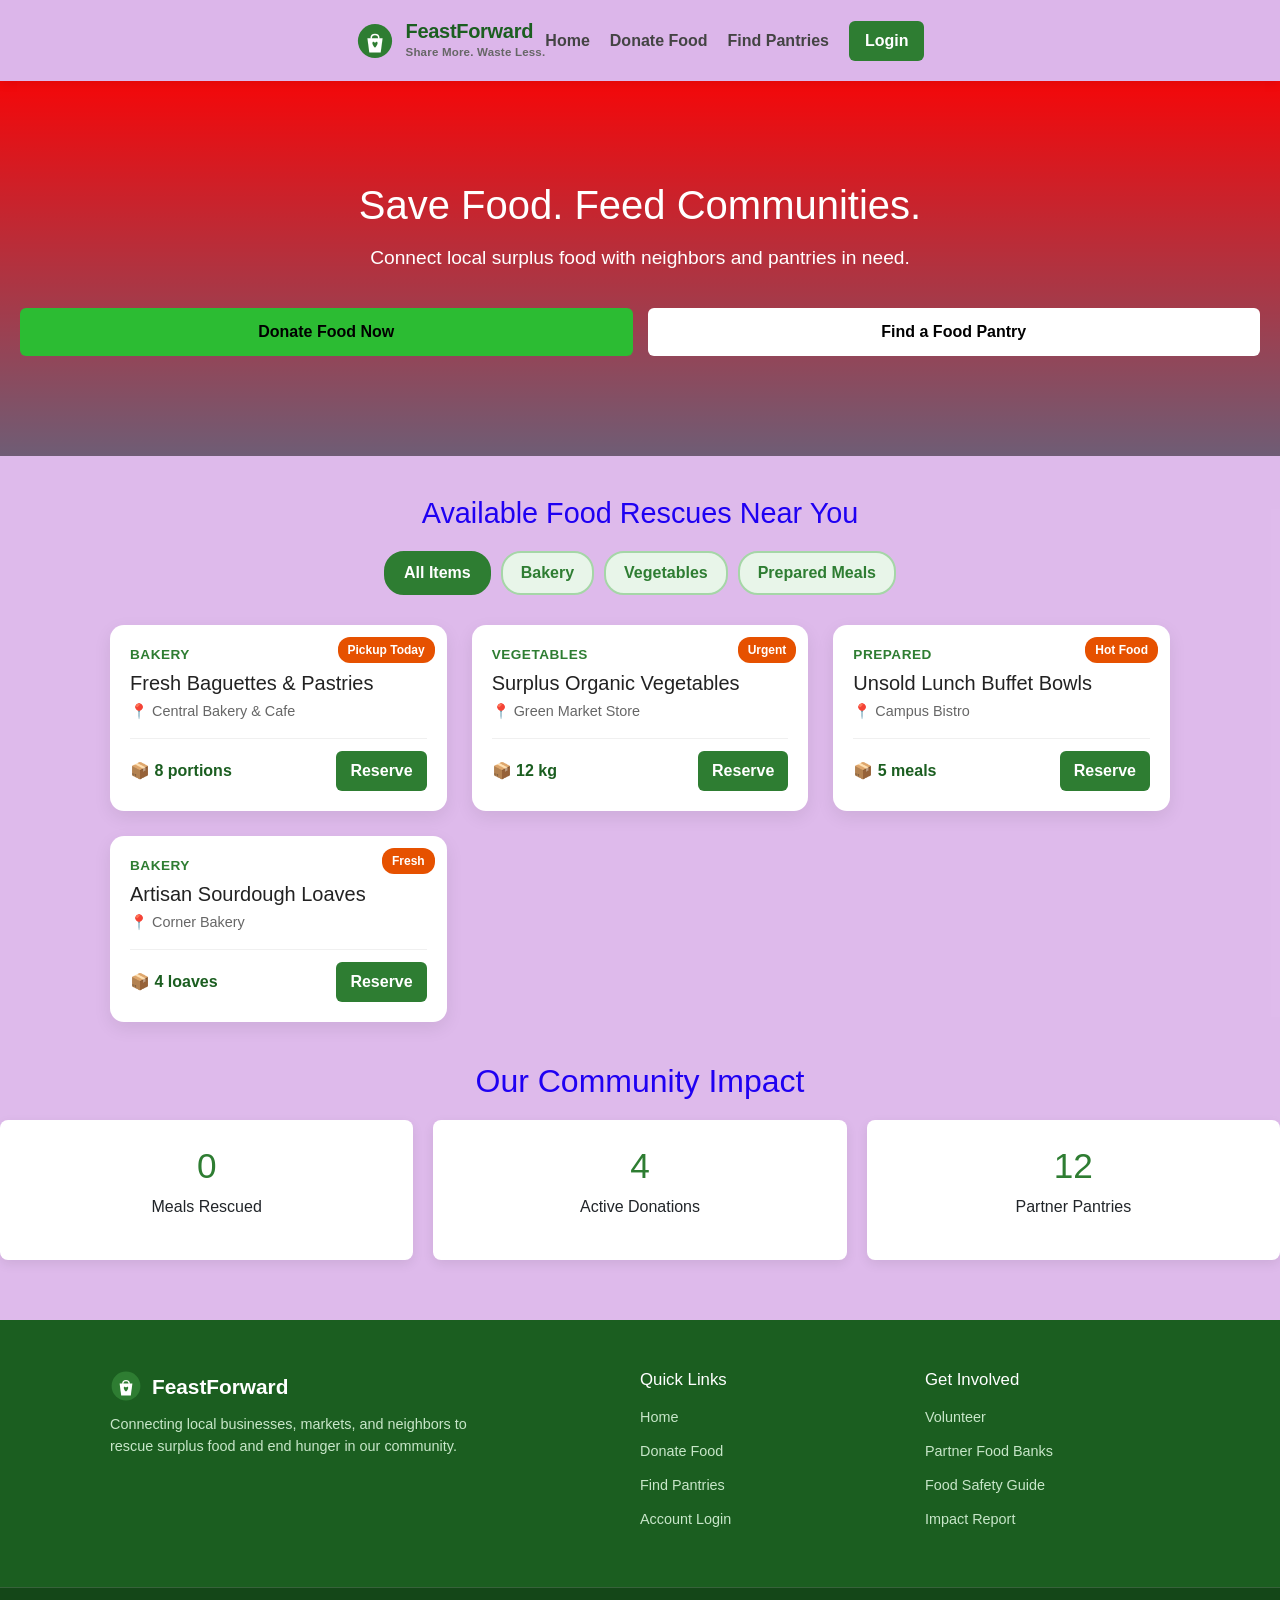
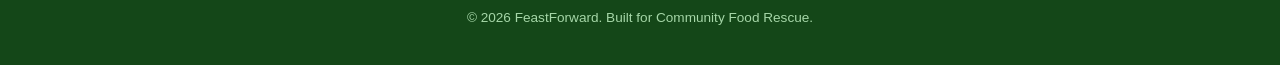
==== commit 4fc4df12: "Added Bootstrap and jQuery for filter buttons and card layout" ====
--- a/index.html
+++ b/index.html
@@ -4,6 +4,7 @@
   <meta charset="UTF-8">
   <meta name="viewport" content="width=device-width, initial-scale=1.0">
   <title>FeastForward | Community Food Rescue & Surplus Sharing</title>
+  <link href="https://cdn.jsdelivr.net/npm/bootstrap@5.3.3/dist/css/bootstrap.min.css" rel="stylesheet">
   <link rel="stylesheet" href="style.css">
 </head>
 <body>
@@ -151,7 +152,8 @@
       <p>&copy; 2026 FeastForward. Built for Community Food Rescue.</p>
     </div>
   </footer>
-
+<script src="https://code.jquery.com/jquery-3.7.1.min.js"></script>
+<script src="https://cdn.jsdelivr.net/npm/bootstrap@5.3.3/dist/js/bootstrap.bundle.min.js"></script>
   <script src="script.js"></script>
 </body>
 </html>
--- a/style.css
+++ b/style.css
@@ -1,4 +1,4 @@
-/* Fix wrapper dimensions for login field layout */
+/* wrapper dimensions for login field layout */
 .password-wrapper {
   position: relative;
   width: 100%;
@@ -38,14 +38,6 @@
   
 
 
-
-/* Reset & Base Styles */
-* {
-  box-sizing: border-box;
-  margin: 0;
-  padding: 0;
-}
-
 /* Reset & Base Styles */
 * {
   box-sizing: border-box;
@@ -190,7 +182,7 @@
   background-color: #63e8e9;
 }
 
-/* Mode Switch Toggle */
+
 .auth-toggle {
   margin-top: 20px;
   text-align: center;
@@ -346,7 +338,6 @@
 
 
 
-/* Modern Olio / Too Good To Go Style Grid */
 .listing-section {
   max-width: 1100px;
   margin: 40px auto;
@@ -360,7 +351,7 @@
   text-align: center;
 }
 
-/* Category Filter Pills */
+
 .filter-container {
   display: flex;
   justify-content: center;
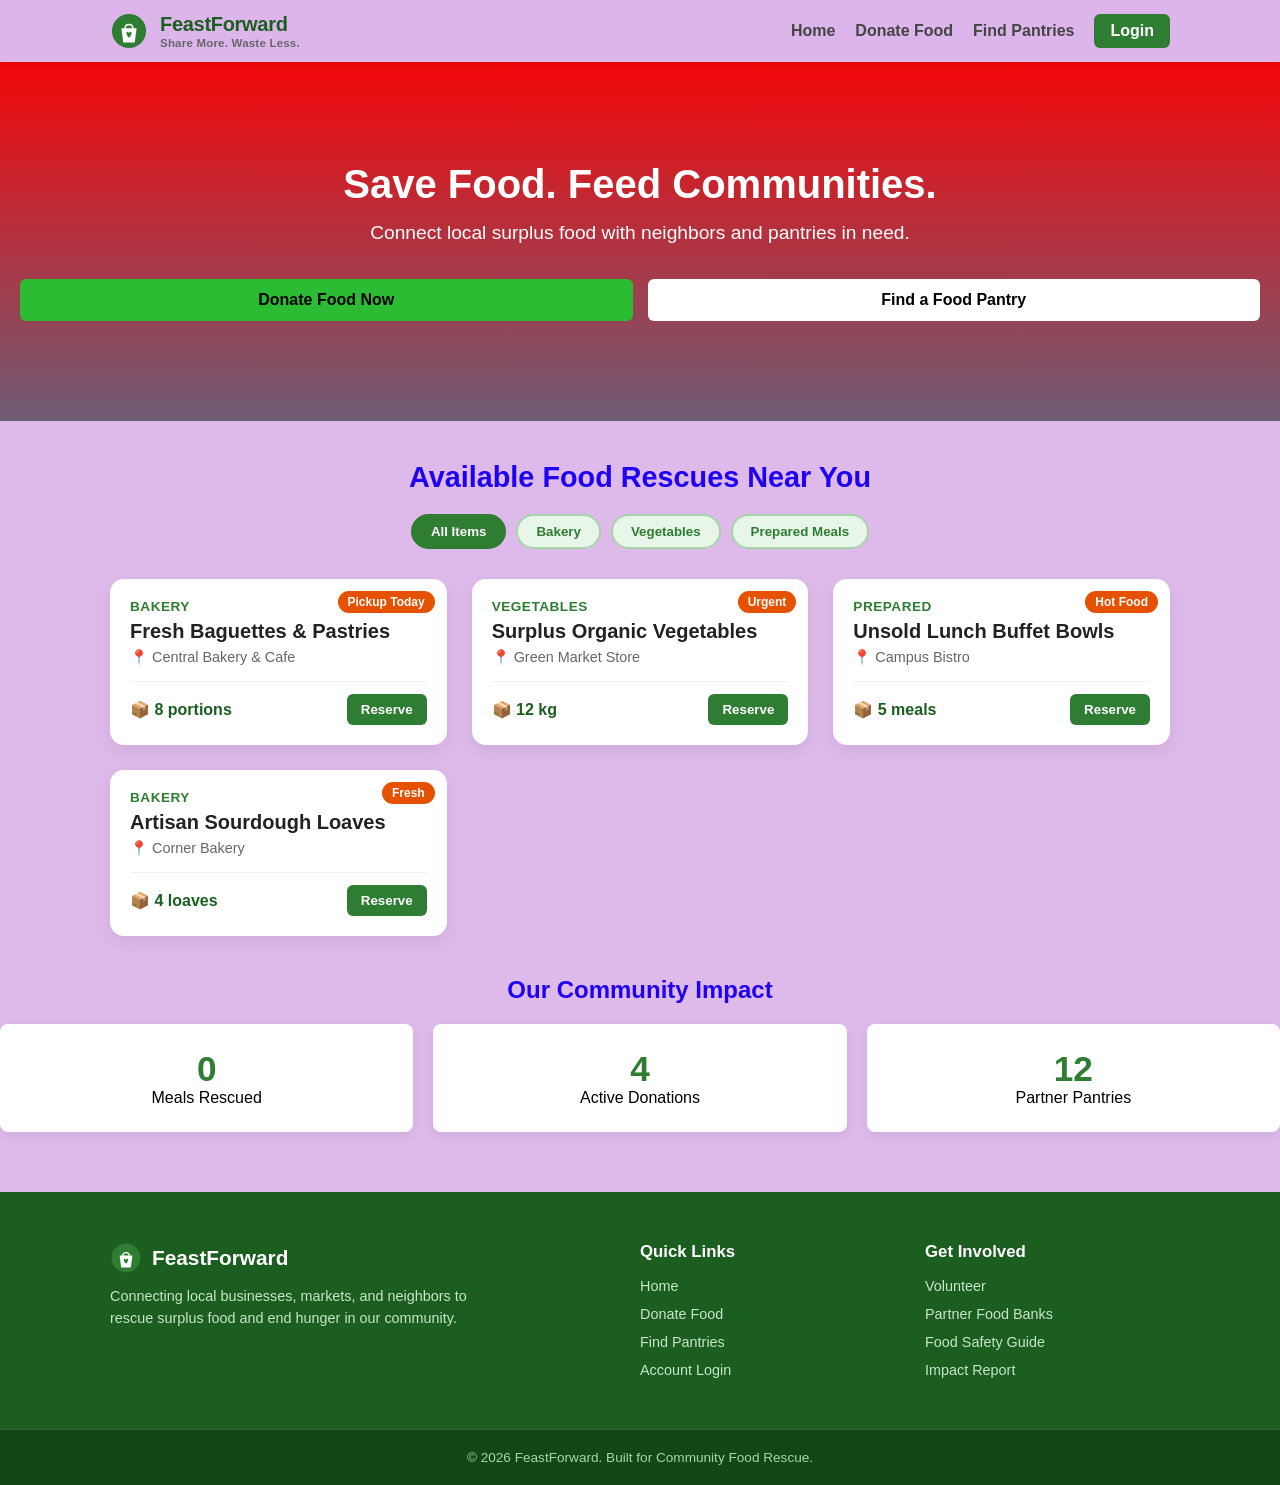
==== commit 9f86b9d9: "Update index.html" ====
--- a/index.html
+++ b/index.html
@@ -4,7 +4,6 @@
   <meta charset="UTF-8">
   <meta name="viewport" content="width=device-width, initial-scale=1.0">
   <title>FeastForward | Community Food Rescue & Surplus Sharing</title>
-  <link href="https://cdn.jsdelivr.net/npm/bootstrap@5.3.3/dist/css/bootstrap.min.css" rel="stylesheet">
   <link rel="stylesheet" href="style.css">
 </head>
 <body>
@@ -156,4 +155,4 @@
 <script src="https://cdn.jsdelivr.net/npm/bootstrap@5.3.3/dist/js/bootstrap.bundle.min.js"></script>
   <script src="script.js"></script>
 </body>
-</html>+</html>
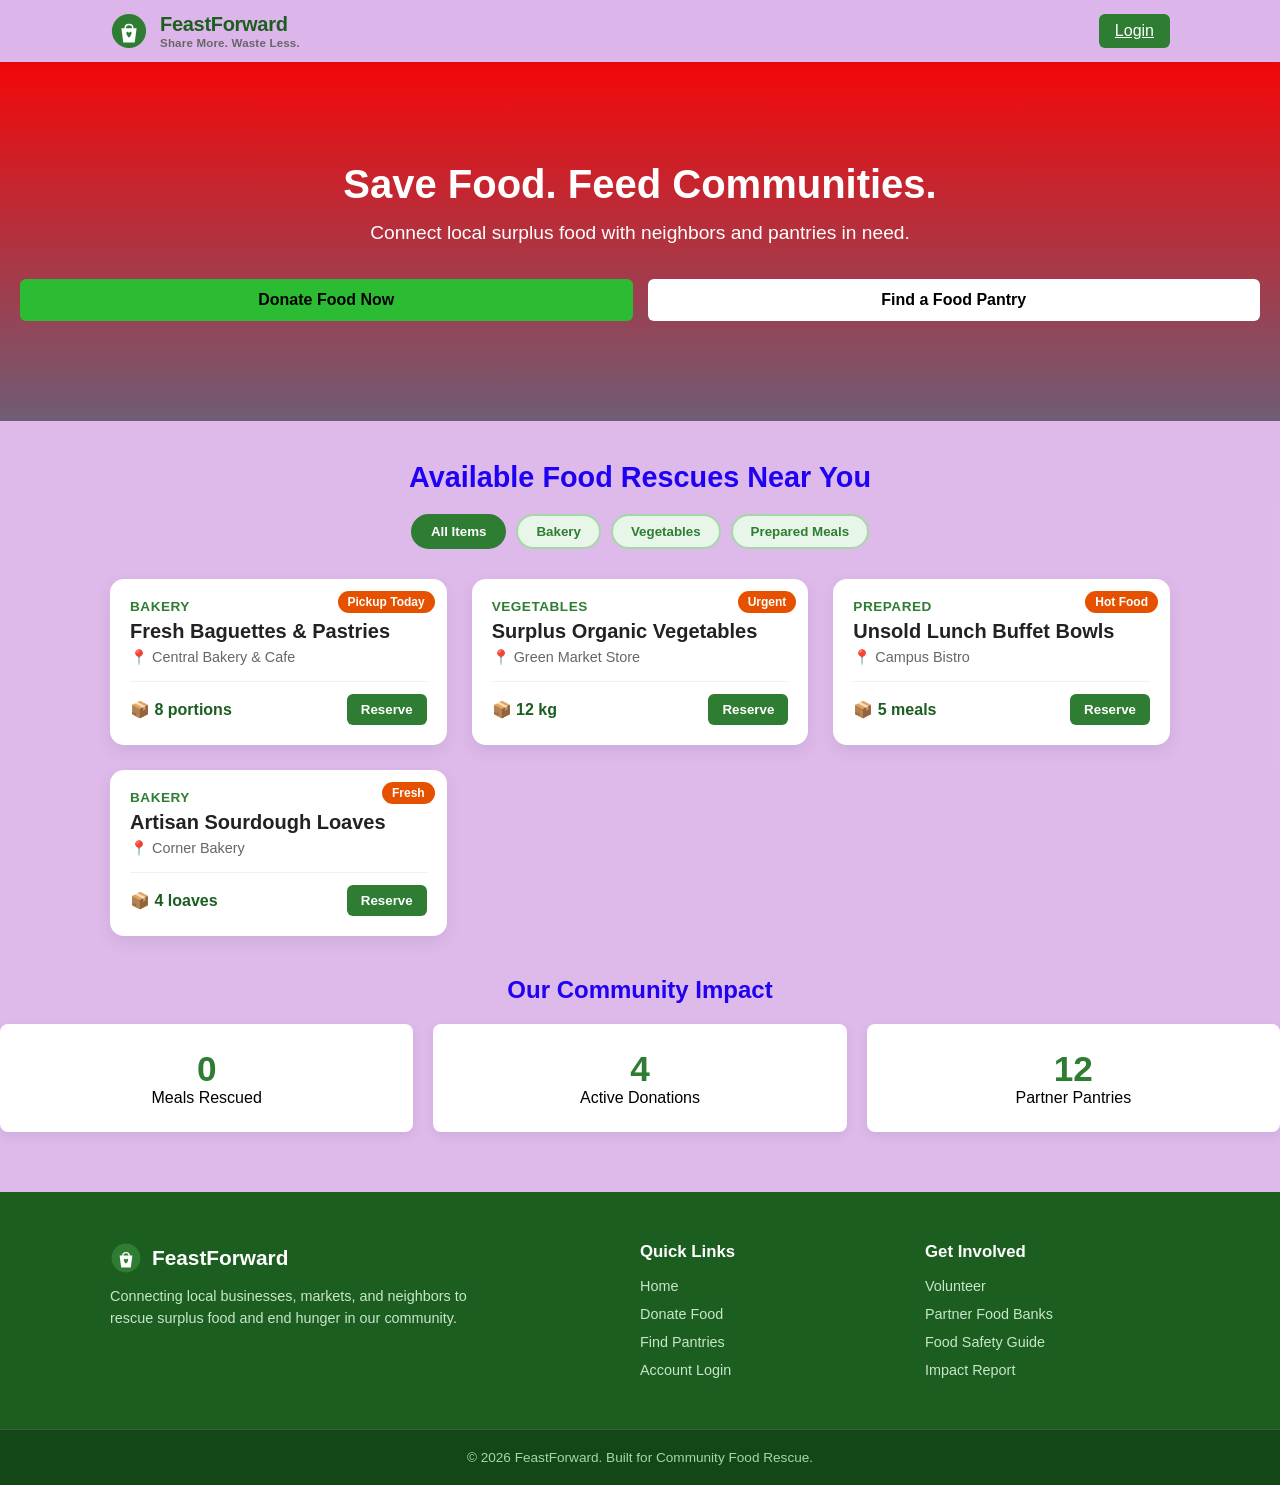
==== commit ae78b43f: "Update index.html" ====
--- a/index.html
+++ b/index.html
@@ -25,10 +25,7 @@
         </div>
       </a>
 
-      <nav class="nav-links">
-        <a href="index.html">Home</a>
-        <a href="donate.html">Donate Food</a>
-        <a href="pantries.html">Find Pantries</a>
+      
 
         <!-- Logged Out Button -->
         <a href="login.html" id="navAuthBtn" class="btn-nav">Login</a>
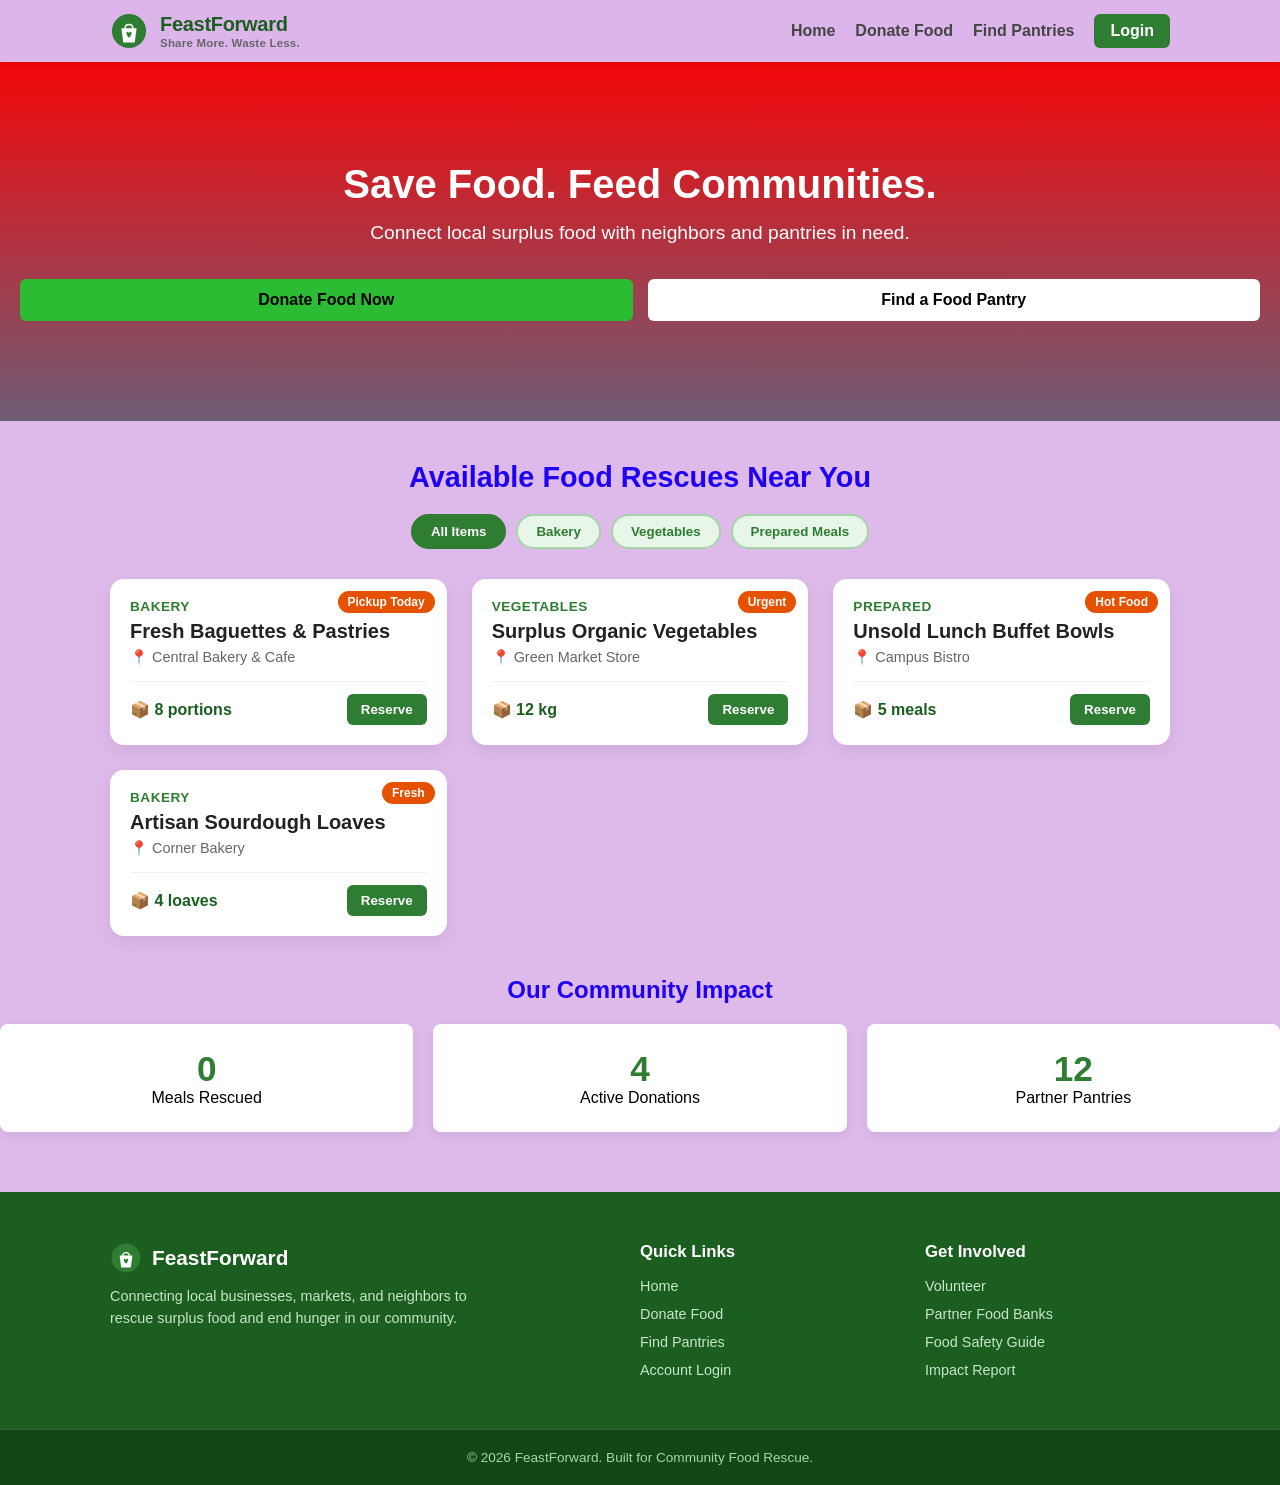
==== commit cb383b98: "Add navigation links to index.html" ====
--- a/index.html
+++ b/index.html
@@ -25,7 +25,10 @@
         </div>
       </a>
 
-      
+      <nav class="nav-links">
+        <a href="index.html">Home</a>
+        <a href="donate.html">Donate Food</a>
+        <a href="pantries.html">Find Pantries</a>
 
         <!-- Logged Out Button -->
         <a href="login.html" id="navAuthBtn" class="btn-nav">Login</a>
